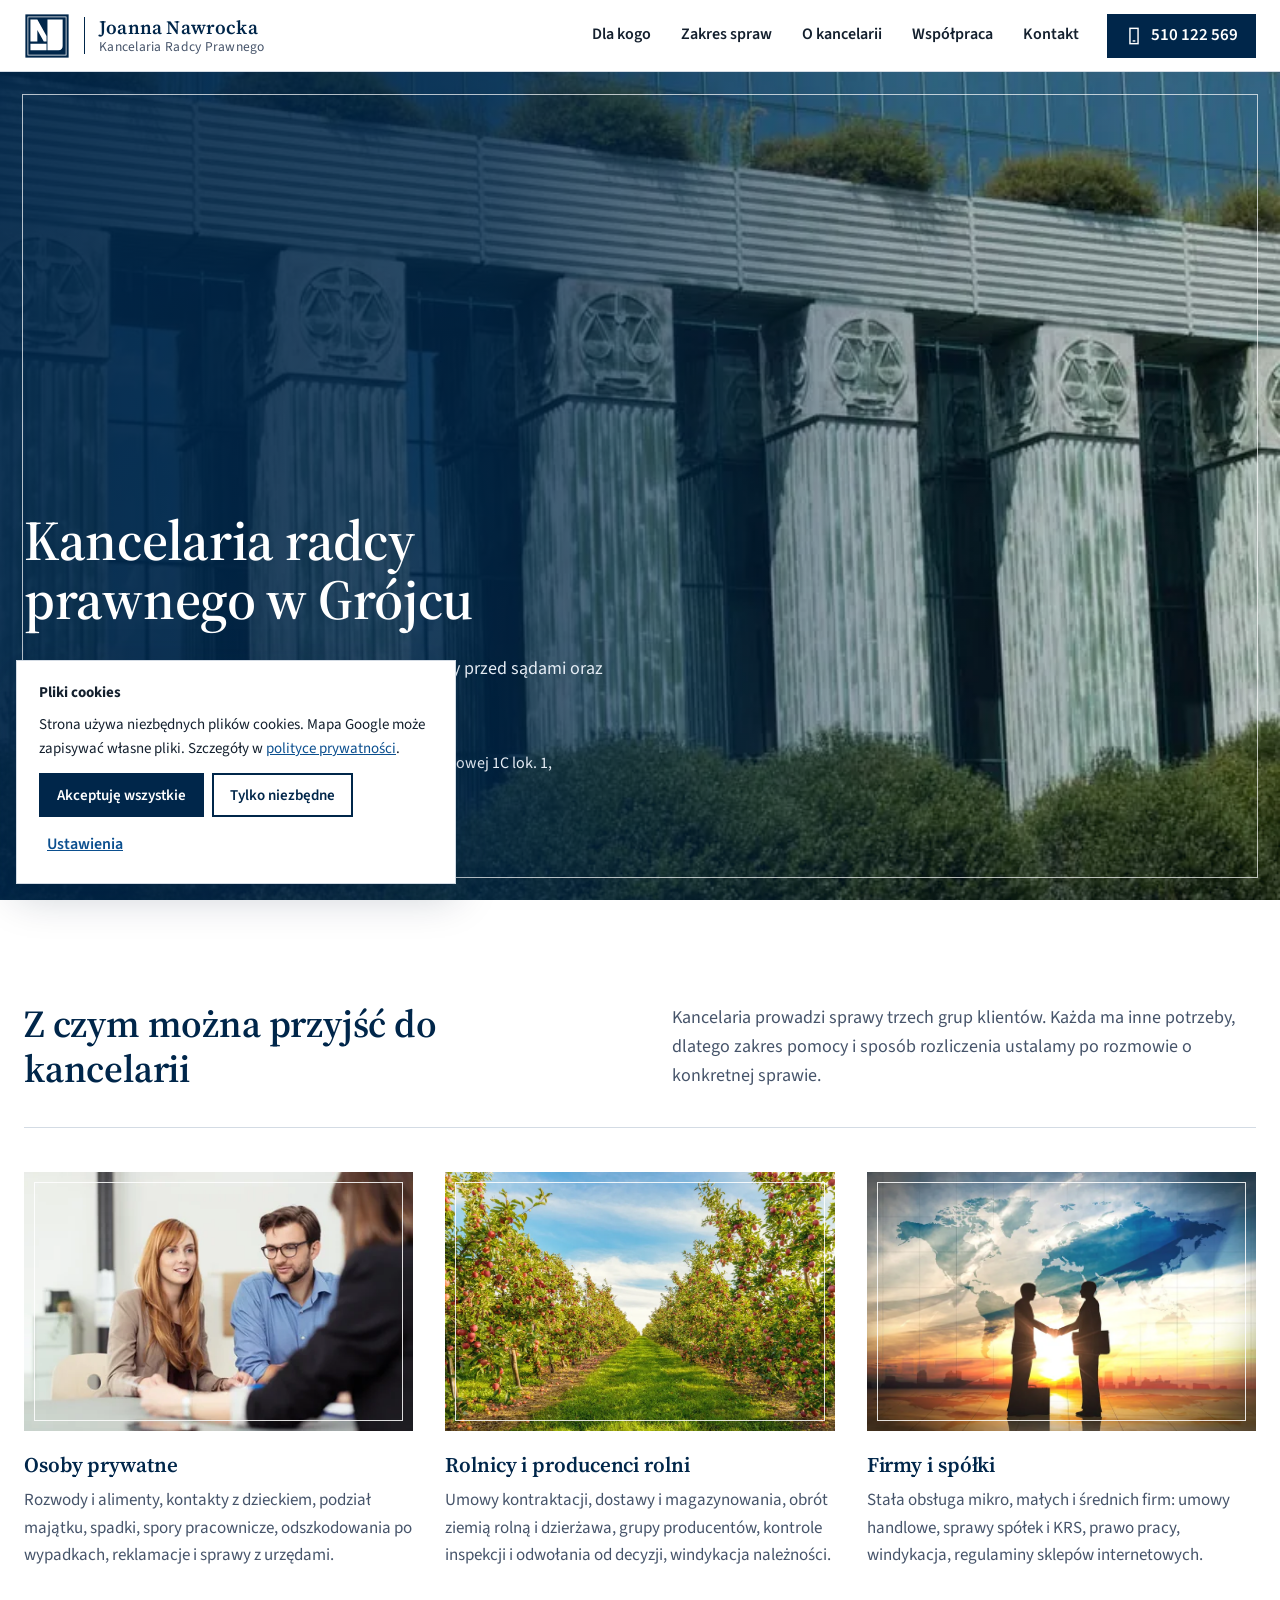
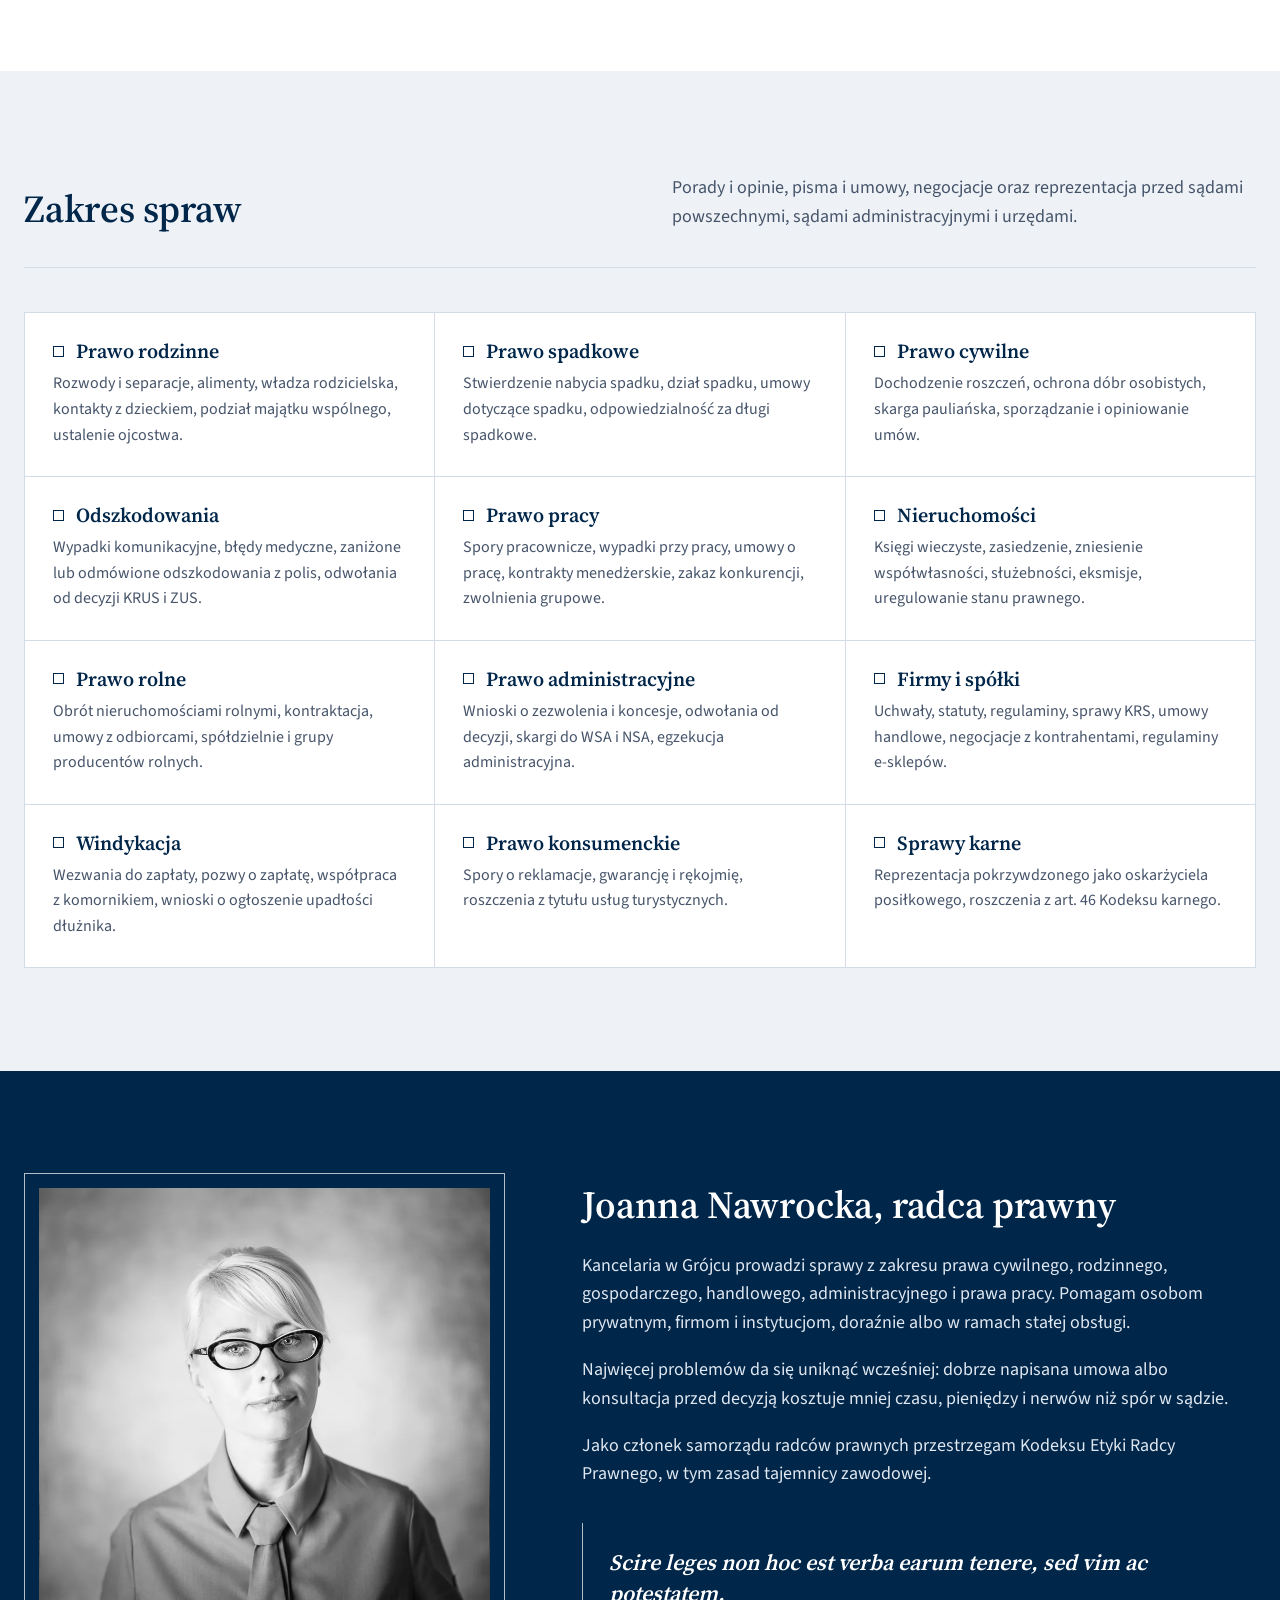
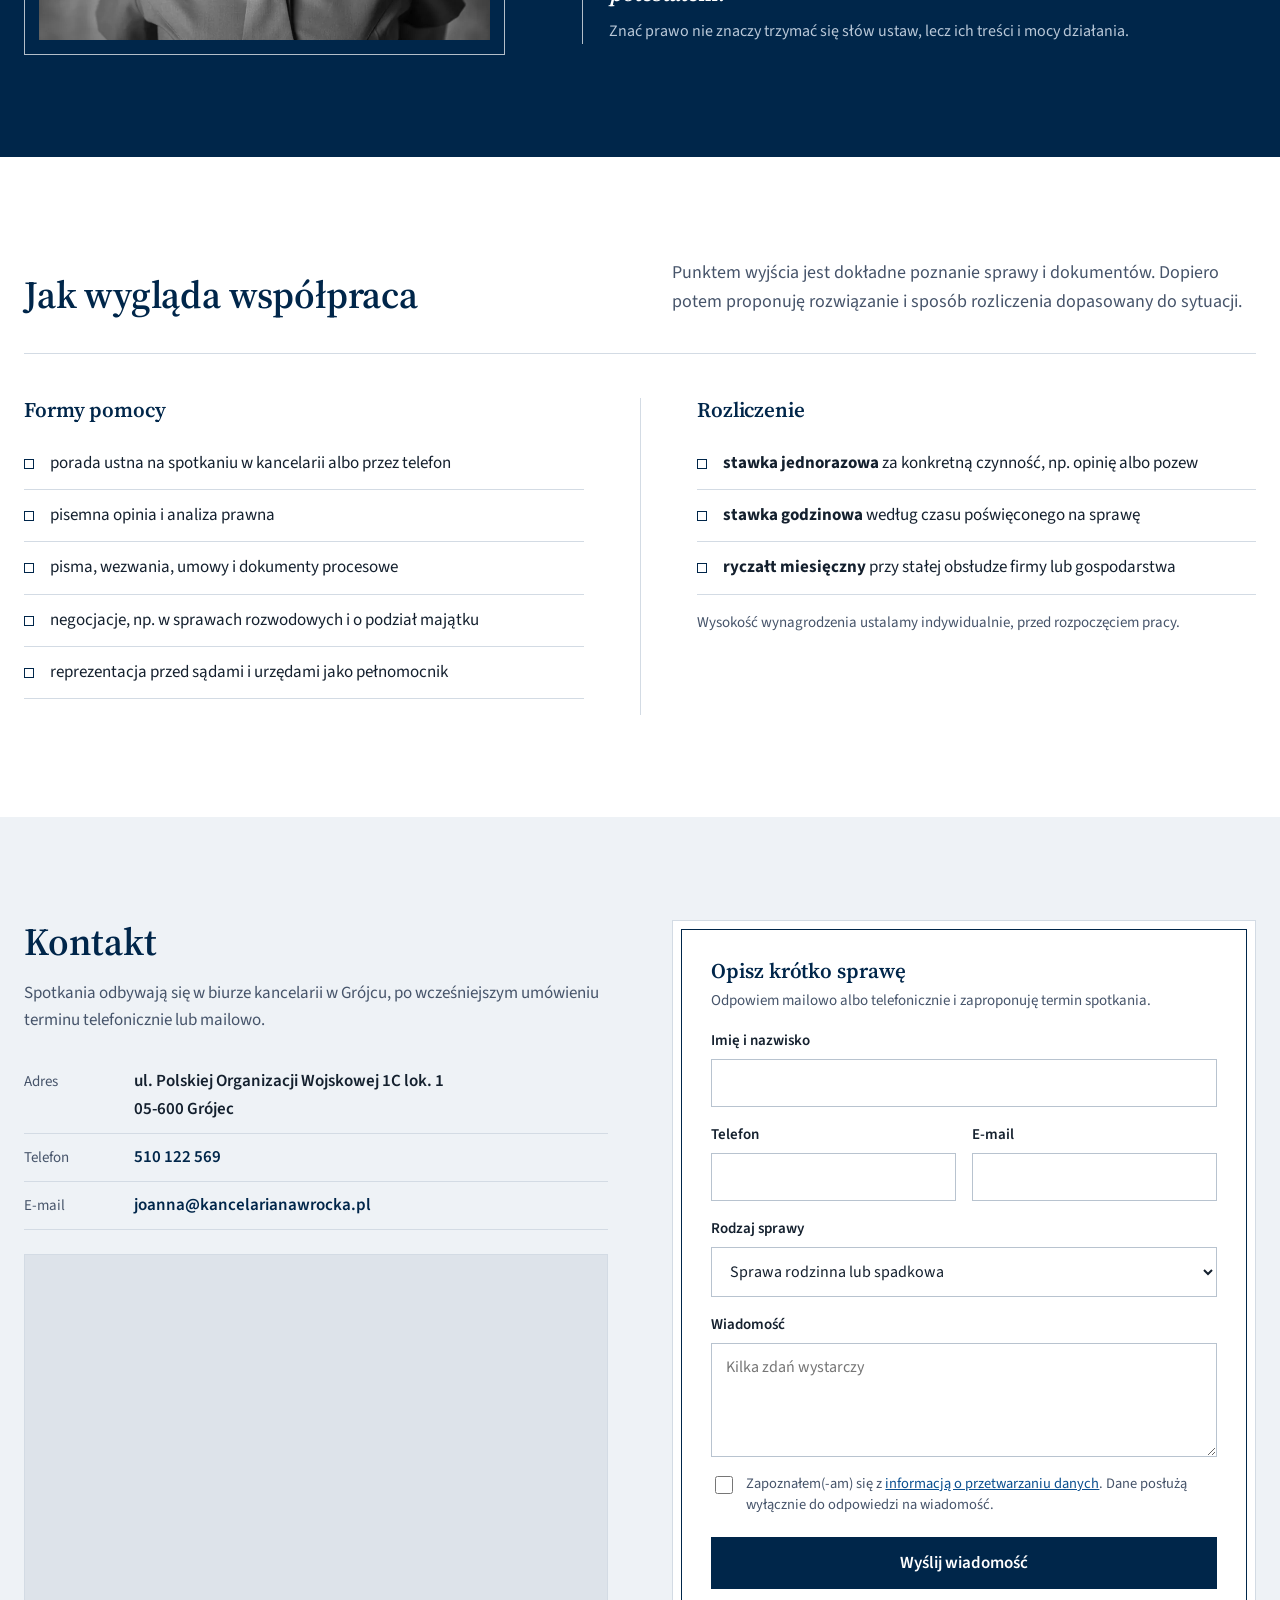
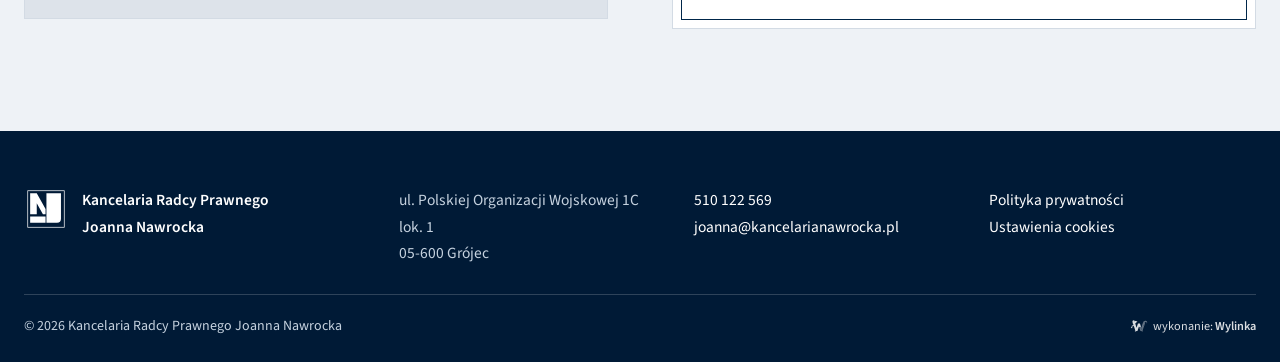
==== index.html @ 503fe7b8 "Koncepcja strony Kancelarii Radcy Prawnego Joanna Nawrocka Co-Authored-By: Claude Opus 5.5 <noreply@" ====
<!doctype html>
<html lang="pl">
<head>
<meta charset="utf-8">
<meta name="viewport" content="width=device-width,initial-scale=1,viewport-fit=cover">
<meta name="robots" content="noindex,nofollow">
<title>Kancelaria radcy prawnego w Grójcu - Joanna Nawrocka</title>
<meta name="description" content="Kancelaria Radcy Prawnego Joanna Nawrocka w Grójcu: porady prawne, umowy, sprawy rodzinne, spadkowe, pracownicze, odszkodowania, obsługa rolników i firm, reprezentacja przed sądami i urzędami.">
<meta name="theme-color" content="#00264a">
<link rel="icon" href="img/znak.svg" type="image/svg+xml">
<link rel="preload" href="img/sad-najwyzszy.webp" as="image" media="(min-width:761px)">
<link rel="preload" href="img/sad-najwyzszy-tel.webp" as="image" media="(max-width:760px)">
<link rel="preload" href="fonts/serif-ext.woff2" as="font" type="font/woff2" crossorigin>
<link rel="stylesheet" href="styl.css">
<script type="application/ld+json">
{"@context":"https://schema.org","@type":"LegalService","name":"Kancelaria Radcy Prawnego Joanna Nawrocka","telephone":"+48510122569","email":"joanna@kancelarianawrocka.pl","url":"https://kancelarianawrocka.pl/","address":{"@type":"PostalAddress","streetAddress":"ul. Polskiej Organizacji Wojskowej 1C lok. 1","postalCode":"05-600","addressLocality":"Grójec","addressCountry":"PL"},"areaServed":["Grójec","powiat grójecki","Warszawa"]}
</script>
</head>
<body>
<a class="skip" href="#tresc">Przejdź do treści</a>

<header class="top" id="top">
  <div class="top-in">
    <a class="logo" href="#top" aria-label="Kancelaria Radcy Prawnego Joanna Nawrocka, strona główna">
      <svg class="znak" viewBox="0 0 100 100" aria-hidden="true"><rect x="3" y="3" width="94" height="94" fill="#00264a"/><rect x="8.5" y="8.5" width="83" height="83" fill="none" stroke="#fff" stroke-width="1.6"/><path fill="#fff" d="M14 14h15v48H14zM29 14l20 36v12h-6L29 37zM51 14h33v58q0 9-9 9H51zM14 67h35v14H14z"/></svg>
      <span class="logo-txt"><b>Joanna Nawrocka</b><span>Kancelaria Radcy Prawnego</span></span>
    </a>
    <nav class="menu" id="menu" aria-label="Menu główne">
      <a href="#dla-kogo">Dla kogo</a>
      <a href="#zakres">Zakres spraw</a>
      <a href="#o-kancelarii">O kancelarii</a>
      <a href="#wspolpraca">Współpraca</a>
      <a href="#kontakt">Kontakt</a>
    </nav>
    <a class="tel-top" href="tel:+48510122569"><svg viewBox="0 0 20 20" aria-hidden="true"><rect x="5.5" y="1.5" width="9" height="17" fill="none" stroke="currentColor" stroke-width="1.6"/><path d="M8.5 15.5h3" stroke="currentColor" stroke-width="1.6"/></svg><span>510 122 569</span></a>
    <button class="burger" type="button" aria-expanded="false" aria-controls="menu" aria-label="Otwórz menu"><span></span><span></span><span></span></button>
  </div>
</header>

<main id="tresc">
<section class="hero" aria-labelledby="h1">
  <picture class="hero-foto">
    <source media="(max-width:760px)" srcset="img/sad-najwyzszy-tel.webp">
    <img src="img/sad-najwyzszy.webp" alt="Gmach Sądu Najwyższego w Warszawie" width="1690" height="1124" fetchpriority="high">
  </picture>
  <div class="hero-in">
    <h1 id="h1">Kancelaria radcy prawnego w&nbsp;Grójcu</h1>
    <p class="lead">Joanna Nawrocka, radca prawny. Porady, umowy i sprawy przed sądami oraz urzędami dla osób prywatnych, rolników i firm.</p>
    <div class="hero-cta">
      <a class="btn btn-jasny" href="#kontakt">Umów spotkanie</a>
      <span class="hero-adres">ul. Polskiej Organizacji Wojskowej 1C lok. 1, Grójec</span>
    </div>
  </div>
</section>

<section class="sekcja dla-kogo" id="dla-kogo" aria-labelledby="h-dla">
  <div class="wrap">
    <div class="glowa">
      <h2 id="h-dla">Z czym można przyjść do kancelarii</h2>
      <p>Kancelaria prowadzi sprawy trzech grup klientów. Każda ma inne potrzeby, dlatego zakres pomocy i sposób rozliczenia ustalamy po rozmowie o konkretnej sprawie.</p>
    </div>
    <div class="karty" data-przewijane>
      <article class="karta">
        <div class="karta-foto"><img src="img/osoby-prywatne.webp" alt="Rozmowa z klientami przy biurku" width="424" height="283" loading="lazy"></div>
        <h3>Osoby prywatne</h3>
        <p>Rozwody i alimenty, kontakty z dzieckiem, podział majątku, spadki, spory pracownicze, odszkodowania po wypadkach, reklamacje i sprawy z urzędami.</p>
      </article>
      <article class="karta">
        <div class="karta-foto"><img src="img/rolnicy-sad.webp" alt="Rzędy jabłoni w sadzie" width="1000" height="667" loading="lazy"></div>
        <h3>Rolnicy i producenci rolni</h3>
        <p>Umowy kontraktacji, dostawy i magazynowania, obrót ziemią rolną i dzierżawa, grupy producentów, kontrole inspekcji i odwołania od decyzji, windykacja należności.</p>
      </article>
      <article class="karta">
        <div class="karta-foto"><img src="img/firmy.webp" alt="Panorama biurowców nocą" width="876" height="548" loading="lazy"></div>
        <h3>Firmy i spółki</h3>
        <p>Stała obsługa mikro, małych i średnich firm: umowy handlowe, sprawy spółek i KRS, prawo pracy, windykacja, regulaminy sklepów internetowych.</p>
      </article>
    </div>
  </div>
</section>

<section class="sekcja zakres" id="zakres" aria-labelledby="h-zakres">
  <div class="wrap">
    <div class="glowa">
      <h2 id="h-zakres">Zakres spraw</h2>
      <p>Porady i opinie, pisma i umowy, negocjacje oraz reprezentacja przed sądami powszechnymi, sądami administracyjnymi i urzędami.</p>
    </div>
    <dl class="dziedziny">
      <div><dt>Prawo rodzinne</dt><dd>Rozwody i separacje, alimenty, władza rodzicielska, kontakty z dzieckiem, podział majątku wspólnego, ustalenie ojcostwa.</dd></div>
      <div><dt>Prawo spadkowe</dt><dd>Stwierdzenie nabycia spadku, dział spadku, umowy dotyczące spadku, odpowiedzialność za długi spadkowe.</dd></div>
      <div><dt>Prawo cywilne</dt><dd>Dochodzenie roszczeń, ochrona dóbr osobistych, skarga pauliańska, sporządzanie i opiniowanie umów.</dd></div>
      <div><dt>Odszkodowania</dt><dd>Wypadki komunikacyjne, błędy medyczne, zaniżone lub odmówione odszkodowania z polis, odwołania od decyzji KRUS i ZUS.</dd></div>
      <div><dt>Prawo pracy</dt><dd>Spory pracownicze, wypadki przy pracy, umowy o pracę, kontrakty menedżerskie, zakaz konkurencji, zwolnienia grupowe.</dd></div>
      <div><dt>Nieruchomości</dt><dd>Księgi wieczyste, zasiedzenie, zniesienie współwłasności, służebności, eksmisje, uregulowanie stanu prawnego.</dd></div>
      <div><dt>Prawo rolne</dt><dd>Obrót nieruchomościami rolnymi, kontraktacja, umowy z odbiorcami, spółdzielnie i grupy producentów rolnych.</dd></div>
      <div><dt>Prawo administracyjne</dt><dd>Wnioski o zezwolenia i koncesje, odwołania od decyzji, skargi do WSA i NSA, egzekucja administracyjna.</dd></div>
      <div><dt>Firmy i spółki</dt><dd>Uchwały, statuty, regulaminy, sprawy KRS, umowy handlowe, negocjacje z kontrahentami, regulaminy e-sklepów.</dd></div>
      <div><dt>Windykacja</dt><dd>Wezwania do zapłaty, pozwy o zapłatę, współpraca z komornikiem, wnioski o ogłoszenie upadłości dłużnika.</dd></div>
      <div><dt>Prawo konsumenckie</dt><dd>Spory o reklamacje, gwarancję i rękojmię, roszczenia z tytułu usług turystycznych.</dd></div>
      <div><dt>Sprawy karne</dt><dd>Reprezentacja pokrzywdzonego jako oskarżyciela posiłkowego, roszczenia z art. 46 Kodeksu karnego.</dd></div>
    </dl>
  </div>
</section>

<section class="sekcja o-nas" id="o-kancelarii" aria-labelledby="h-o">
  <div class="wrap o-siatka">
    <figure class="portret">
      <img src="img/joanna-nawrocka.webp" alt="Joanna Nawrocka, radca prawny" width="900" height="900" loading="lazy">
    </figure>
    <div class="o-tekst">
      <h2 id="h-o">Joanna Nawrocka, radca prawny</h2>
      <p>Kancelaria w Grójcu prowadzi sprawy z zakresu prawa cywilnego, rodzinnego, gospodarczego, handlowego, administracyjnego i prawa pracy. Pomagam osobom prywatnym, firmom i instytucjom, doraźnie albo w ramach stałej obsługi.</p>
      <p>Najwięcej problemów da się uniknąć wcześniej: dobrze napisana umowa albo konsultacja przed decyzją kosztuje mniej czasu, pieniędzy i nerwów niż spór w sądzie.</p>
      <p>Jako członek samorządu radców prawnych przestrzegam Kodeksu Etyki Radcy Prawnego, w tym zasad tajemnicy zawodowej.</p>
      <blockquote class="maksyma">
        <p lang="la">Scire leges non hoc est verba earum tenere, sed vim ac potestatem.</p>
        <footer>Znać prawo nie znaczy trzymać się słów ustaw, lecz ich treści i mocy działania.</footer>
      </blockquote>
    </div>
  </div>
</section>

<section class="sekcja wspolpraca" id="wspolpraca" aria-labelledby="h-wsp">
  <div class="wrap">
    <div class="glowa">
      <h2 id="h-wsp">Jak wygląda współpraca</h2>
      <p>Punktem wyjścia jest dokładne poznanie sprawy i dokumentów. Dopiero potem proponuję rozwiązanie i sposób rozliczenia dopasowany do sytuacji.</p>
    </div>
    <div class="dwie">
      <div>
        <h3>Formy pomocy</h3>
        <ul class="lista">
          <li>porada ustna na spotkaniu w kancelarii albo przez telefon</li>
          <li>pisemna opinia i analiza prawna</li>
          <li>pisma, wezwania, umowy i dokumenty procesowe</li>
          <li>negocjacje, np. w sprawach rozwodowych i o podział majątku</li>
          <li>reprezentacja przed sądami i urzędami jako pełnomocnik</li>
        </ul>
      </div>
      <div>
        <h3>Rozliczenie</h3>
        <ul class="lista">
          <li><b>stawka jednorazowa</b> za konkretną czynność, np. opinię albo pozew</li>
          <li><b>stawka godzinowa</b> według czasu poświęconego na sprawę</li>
          <li><b>ryczałt miesięczny</b> przy stałej obsłudze firmy lub gospodarstwa</li>
        </ul>
        <p class="drobny">Wysokość wynagrodzenia ustalamy indywidualnie, przed rozpoczęciem pracy.</p>
      </div>
    </div>
  </div>
</section>

<section class="sekcja kontakt" id="kontakt" aria-labelledby="h-kontakt">
  <div class="wrap k-siatka">
    <div class="k-dane">
      <h2 id="h-kontakt">Kontakt</h2>
      <p>Spotkania odbywają się w biurze kancelarii w Grójcu, po wcześniejszym umówieniu terminu telefonicznie lub mailowo.</p>
      <dl class="adres">
        <div><dt>Adres</dt><dd>ul. Polskiej Organizacji Wojskowej 1C lok. 1<br>05-600 Grójec</dd></div>
        <div><dt>Telefon</dt><dd><a href="tel:+48510122569">510 122 569</a></dd></div>
        <div><dt>E-mail</dt><dd><a href="mailto:joanna@kancelarianawrocka.pl">joanna@kancelarianawrocka.pl</a></dd></div>
      </dl>
      <div class="mapa">
        <iframe title="Mapa dojazdu do kancelarii w Grójcu" src="https://maps.google.com/maps?q=Polskiej+Organizacji+Wojskowej+1C,+05-600+Gr%C3%B3jec&amp;z=16&amp;output=embed" referrerpolicy="no-referrer-when-downgrade"></iframe>
      </div>
    </div>
    <form class="formularz" id="formularz" novalidate>
      <h3>Opisz krótko sprawę</h3>
      <p class="drobny">Odpowiem mailowo albo telefonicznie i zaproponuję termin spotkania.</p>
      <label>Imię i nazwisko<input name="imie" autocomplete="name" required></label>
      <div class="pola2">
        <label>Telefon<input name="tel" type="tel" autocomplete="tel"></label>
        <label>E-mail<input name="email" type="email" autocomplete="email" required></label>
      </div>
      <label>Rodzaj sprawy
        <select name="rodzaj">
          <option>Sprawa rodzinna lub spadkowa</option>
          <option>Odszkodowanie</option>
          <option>Prawo pracy</option>
          <option>Nieruchomość</option>
          <option>Sprawa gospodarstwa rolnego</option>
          <option>Obsługa firmy</option>
          <option>Inna sprawa</option>
        </select>
      </label>
      <label>Wiadomość<textarea name="tresc" rows="4" placeholder="Kilka zdań wystarczy"></textarea></label>
      <label class="zgoda"><input type="checkbox" required> <span>Zapoznałem(-am) się z <a href="polityka.html">informacją o przetwarzaniu danych</a>. Dane posłużą wyłącznie do odpowiedzi na wiadomość.</span></label>
      <button class="btn btn-ciemny" type="submit">Wyślij wiadomość</button>
      <p class="info-demo" hidden>To wersja pokazowa: formularz niczego nie wysyła.</p>
    </form>
  </div>
</section>
</main>

<footer class="stopka">
  <div class="wrap stopka-in">
    <div class="st-marka">
      <svg class="znak" viewBox="0 0 100 100" aria-hidden="true"><rect x="8.5" y="8.5" width="83" height="83" fill="none" stroke="#fff" stroke-width="1.6"/><path fill="#fff" d="M14 14h15v48H14zM29 14l20 36v12h-6L29 37zM51 14h33v58q0 9-9 9H51zM14 67h35v14H14z"/></svg>
      <p><b>Kancelaria Radcy Prawnego<br>Joanna Nawrocka</b></p>
    </div>
    <div>
      <p>ul. Polskiej Organizacji Wojskowej 1C lok. 1<br>05-600 Grójec</p>
    </div>
    <div>
      <p><a href="tel:+48510122569">510 122 569</a><br><a href="mailto:joanna@kancelarianawrocka.pl">joanna@kancelarianawrocka.pl</a></p>
    </div>
    <div>
      <p><a href="polityka.html">Polityka prywatności</a><br><button type="button" class="link-cookies" data-cookies-ustawienia>Ustawienia cookies</button></p>
    </div>
  </div>
  <div class="wrap stopka-dol">
    <span>© <span data-rok>2026</span> Kancelaria Radcy Prawnego Joanna Nawrocka</span>
<style>
.wylinka-badge{display:inline-flex;align-items:center;gap:.4em;color:inherit;text-decoration:none;font-size:.875em;line-height:1;opacity:.85}
.wylinka-badge:hover,.wylinka-badge:focus-visible{opacity:1}
.wylinka-badge:focus-visible{outline:2px solid currentColor;outline-offset:3px;border-radius:2px}
.wylinka-badge svg{width:18px;height:18px;flex:none;overflow:visible}
.wylinka-badge b{font-weight:600}
.wylinka-badge .wy-old{opacity:.45;transform-origin:40px 30px;transition:transform .32s cubic-bezier(.3,.7,.4,1),opacity .32s ease-out}
.wylinka-badge .wy-pod{opacity:0;transition:opacity .2s ease-out .08s}
.wylinka-badge:hover .wy-old,.wylinka-badge:focus-visible .wy-old{transform:translate(9px,7px) rotate(9deg);opacity:0}
.wylinka-badge:hover .wy-pod,.wylinka-badge:focus-visible .wy-pod{opacity:1}
@media (prefers-reduced-motion:reduce){.wylinka-badge .wy-old,.wylinka-badge .wy-pod{transition:none}.wylinka-badge:hover .wy-old,.wylinka-badge:focus-visible .wy-old{transform:none;opacity:.45}.wylinka-badge:hover .wy-pod,.wylinka-badge:focus-visible .wy-pod{opacity:0}}
</style>
    <a class="wylinka-badge" href="https://wylinka.pl/?utm_source=kancelarianawrocka.pl&amp;utm_medium=stopka&amp;utm_campaign=wykonanie" rel="noopener" title="Strona wykonana przez Wylinka"><svg viewBox="0 0 64 64" aria-hidden="true" focusable="false" fill="currentColor"><path d="M9.8 22.8l-1.2-7.9 2.2-3.7 15.5 4.6-.5 1.5-7.2 5.5 4.7 15.6 5-15.6 7 0 4.1 12.7-4.2-.9-2.6 1.8-.8-2.2-5.3 15.6-4.3 0 .4 .2-2.1 2.8-1.3-1.1 1.1-1.4-3.1 .2-.1-1.7 2.2-.1-5.7-16.5-4.8 .6-.8 3.1 0 .5-.3 .5 .8 2.2-1.6 .5-.4-1.3-.8 1.6-1.5-.8 .8-1.6-1.4 .6-.6-1.6 2.3-.8 .2-.4 1.3-4.8 5.9-.8-2.4-6.9zM15.2 13.7l-.1-.4-.4 .8-.1 .8 .1 1 .1 .4 .3 .7 .3-.9 .1-.7 0-.8z"/><path class="wy-pod" d="M37.1 49.8l-4.5-13.3 2.6-1.8 4.2 .9 .9 2.8 3-9.7 0-.5 .1-.8 3.2-8.4 .5-1 .6-1 .9-1.1 1.3-1 1.1-.7 1.4-.5 1.4-.3 .7 0 .9 0 1.2 .3 1.4 .6 .8 .5 .7 .7 .6 .7 .5 .9 .3 .9 .1 .9 0 .8-.2 .9-.5 .9-.5 .6-.7 .5-.7 .3-.1-.1 0-.1 .5-.5 .3-.7 .2-.5 0-.6-.1-.6-.3-.7-.4-.5-.4-.4-.5-.3-.6-.3-.7 0-.7 .1-.6 .1-.5 .4-.5 .5-.3 .5-.2 .7-.1 1.5-1.4 5.1-.8 3.3-.3 .7-.5 .7-6 17.5 1.9 .1-.1 1.7-3.1-.2 1.1 1.4-1.3 1.1-2.1-2.8 .4-.2z"/><path class="wy-old" d="M40.8 50l.4-.2-4.1 0-4.2-12.5 2.5-1.7 4.3 .9 .6 1.9 .6-1.6 0-.3 2.4-7.8 0-.5 .1-.8 3.2-8.4 .4-.8 .6-.9 .9-1.2 .9-.9 1.3-.8 1.4-.6 1.2-.3 1.4-.1 1.3 .1 .6 .2 .8 .3 1.1 .6 .9 .7 .7 .9 .5 .9 .3 .9 .1 1.1-.1 .9-.3 .9-.4 .7-.6 .7-.6 .4-.6 .2-.1-.1 0-.1 .5-.5 .3-.7 .2-.5 0-.5-.1-.6-.2-.6-.3-.5-.4-.5-.5-.3-.6-.3-.7-.1-.6 0-.6 .1-.6 .3-.6 .5-.3 .4-.2 .5-.1 .5-.1 1.5-1.4 5.1-.8 3.3-.3 .7-.5 .7-6 17.5 1.9 .1-.1 1.7-3.1-.2 1.1 1.4-1.3 1.1zM49.6 17.1l.6 1.7-1.5 1.9 .4 .4 1.8-2.1-.7-2.1zM48.1 28.3l.5 1.8-1.7 1.8 .4 .4 1.9-2-.6-2.2zM37.9 41.7l1.7-1.5-.4-.4-1.7 1.4zM42.6 38.7l-1.5 2.8 1.1 2-1.3 2.6 .5 .2 1.5-2.8-1.1-2 1.4-2.5z"/></svg><span>wykonanie: <b>Wylinka</b></span></a>
  </div>
</footer>

<div class="mob-pasek" id="mobPasek" aria-hidden="true">
  <a href="tel:+48510122569" tabindex="-1">Zadzwoń</a>
  <a href="#kontakt" class="mp-cta" tabindex="-1">Umów spotkanie</a>
</div>

<div class="cookies" id="cookies" role="dialog" aria-labelledby="ck-t" hidden>
  <p id="ck-t"><b>Pliki cookies</b></p>
  <p>Strona używa niezbędnych plików cookies. Mapa Google może zapisywać własne pliki. Szczegóły w <a href="polityka.html#cookies">polityce prywatności</a>.</p>
  <div class="ck-opcje" hidden>
    <label><input type="checkbox" checked disabled> Niezbędne</label>
    <label><input type="checkbox" data-ck="zewn"> Mapa i usługi zewnętrzne</label>
    <label><input type="checkbox" data-ck="stat"> Statystyki</label>
  </div>
  <div class="ck-przyc">
    <button type="button" class="btn btn-ciemny" data-ck-akcja="wszystkie">Akceptuję wszystkie</button>
    <button type="button" class="btn btn-obrys" data-ck-akcja="niezbedne">Tylko niezbędne</button>
    <button type="button" class="btn-tekst" data-ck-akcja="ustawienia">Ustawienia</button>
  </div>
</div>

<script src="skrypt.js" defer></script>
</body>
</html>
---- styl.css ----
@font-face{font-family:"Serif4";src:url(fonts/serif-ext.woff2) format("woff2");font-weight:200 900;font-display:swap;unicode-range:U+0100-02BA,U+02BD-02C5,U+02C7-02CC,U+02CE-02D7,U+02DD-02FF,U+0304,U+0308,U+0329,U+1E00-1E9F,U+2020,U+20A0-20AB,U+20AD-20C4,U+2113,U+2C60-2C7F,U+A720-A7FF}
@font-face{font-family:"Serif4";src:url(fonts/serif.woff2) format("woff2");font-weight:200 900;font-display:swap;unicode-range:U+0000-00FF,U+0131,U+0152-0153,U+02BB-02BC,U+02C6,U+02DA,U+02DC,U+2000-206F,U+20AC,U+2122,U+2212,U+2215,U+FEFF,U+FFFD}
@font-face{font-family:"Sans3";src:url(fonts/sans-ext.woff2) format("woff2");font-weight:200 900;font-display:swap;unicode-range:U+0100-02BA,U+02BD-02C5,U+02C7-02CC,U+02CE-02D7,U+02DD-02FF,U+0304,U+0308,U+0329,U+1E00-1E9F,U+2020,U+20A0-20AB,U+20AD-20C4,U+2113,U+2C60-2C7F,U+A720-A7FF}
@font-face{font-family:"Sans3";src:url(fonts/sans.woff2) format("woff2");font-weight:200 900;font-display:swap;unicode-range:U+0000-00FF,U+0131,U+0152-0153,U+02BB-02BC,U+02C6,U+02DA,U+02DC,U+2000-206F,U+20AC,U+2122,U+2212,U+2215,U+FEFF,U+FFFD}

:root{
  --granat:#00264a;      /* tło logo */
  --granat-g:#001a36;    /* stopka */
  --granat-j:#234463;    /* pasek menu ze starej strony */
  --niebieski:#0b4f8f;   /* linki, akcenty */
  --szary:#eef2f6;       /* sekcje jasne */
  --linia:#d3dbe4;
  --tekst:#14202e;
  --tekst2:#46546a;
  --bialy:#fff;
  --top:72px;
  --serif:"Serif4",Georgia,"Times New Roman",serif;
  --sans:"Sans3","Segoe UI",system-ui,-apple-system,Roboto,Arial,sans-serif;
}
*,*::before,*::after{box-sizing:border-box}
html{scroll-behavior:smooth;scroll-padding-top:calc(var(--top) + 8px);-webkit-text-size-adjust:100%}
body{margin:0;background:#fff;color:var(--tekst);font:400 17px/1.6 var(--sans);overflow-x:hidden}
img{display:block;max-width:100%;height:auto}
[hidden]{display:none!important}
a{color:var(--niebieski)}
h1,h2,h3{font-family:var(--serif);font-weight:600;line-height:1.15;margin:0;color:var(--granat);letter-spacing:-.005em}
h2{font-size:clamp(28px,3vw,42px)}
h3{font-size:21px}
p{margin:0 0 1em}
.skip{position:absolute;left:-9999px}.skip:focus{left:12px;top:12px;z-index:99;background:#fff;padding:8px 12px}
.wrap{width:min(1240px,100% - 48px);margin-inline:auto}

/* przyciski */
.btn{display:inline-flex;align-items:center;justify-content:center;min-height:52px;padding:0 28px;font:600 17px/1 var(--sans);text-decoration:none;border:2px solid transparent;cursor:pointer;border-radius:0;transition:background .2s,color .2s,border-color .2s}
.btn-jasny{background:#fff;color:var(--granat);border-color:#fff}
.btn-jasny:hover{background:transparent;color:#fff}
.btn-ciemny{background:var(--granat);color:#fff;border-color:var(--granat)}
.btn-ciemny:hover{background:var(--niebieski);border-color:var(--niebieski)}
.btn-obrys{background:transparent;color:var(--granat);border-color:var(--granat)}
.btn-tekst{background:none;border:0;color:var(--niebieski);font:600 16px var(--sans);text-decoration:underline;cursor:pointer;padding:8px}

/* nagłówek */
.top{position:sticky;top:0;z-index:50;background:#fff;border-bottom:1px solid var(--linia);height:var(--top)}
.top-in{height:100%;width:min(1440px,100% - 48px);margin-inline:auto;display:flex;align-items:center;gap:28px}
.logo{display:flex;align-items:center;gap:14px;text-decoration:none;color:var(--granat);flex:none}
.logo .znak{width:46px;height:46px}
.logo-txt{display:flex;flex-direction:column;padding-left:14px;border-left:1px solid var(--granat);line-height:1.15}
.logo-txt b{font:600 19px/1.15 var(--serif);letter-spacing:.01em}
.logo-txt span{font-size:13.5px;color:var(--tekst2);letter-spacing:.02em}
.menu{display:flex;gap:30px;margin-left:auto}
.menu a{color:var(--tekst);text-decoration:none;font-weight:600;font-size:16px;padding:6px 0;border-bottom:2px solid transparent}
.menu a:hover,.menu a.aktywny{border-bottom-color:var(--granat);color:var(--granat)}
.tel-top{display:inline-flex;align-items:center;gap:8px;background:var(--granat);color:#fff;text-decoration:none;font-weight:600;padding:0 18px;height:44px;flex:none}
.tel-top svg{width:18px;height:18px}
.burger{display:none}

/* hero: całe zdjęcie w ramie jak znak w logo */
.hero{position:relative;min-height:calc(100svh - var(--top));display:flex;flex-direction:column;justify-content:flex-end;color:#fff;overflow:hidden;isolation:isolate}
.hero-foto,.hero-foto img{position:absolute;inset:0;width:100%;height:100%}
.hero-foto img{object-fit:cover;object-position:50% 40%}
.hero::before{content:"";position:absolute;inset:0;z-index:1;background:linear-gradient(90deg,rgba(0,38,74,.92) 0%,rgba(0,38,74,.78) 38%,rgba(0,38,74,.25) 72%,rgba(0,38,74,.1) 100%)}
.hero::after{content:"";position:absolute;inset:22px;z-index:2;border:1.5px solid rgba(255,255,255,.7);pointer-events:none}
.hero-in{position:relative;z-index:3;width:min(1240px,100% - 48px);margin-inline:auto;padding:80px 0 clamp(64px,11vh,120px)}
.hero h1{color:#fff;font-size:clamp(44px,4.4vw,80px);max-width:18ch;line-height:1.05}
.lead{font-size:clamp(18px,1.35vw,22px);max-width:34em;margin:26px 0 0;color:#e6edf5}
.hero-cta{display:flex;align-items:center;flex-wrap:wrap;gap:16px 26px;margin-top:36px}
.hero-adres{padding-left:26px;border-left:1.5px solid rgba(255,255,255,.7);font-size:16px;color:#e6edf5;line-height:1.35;max-width:22em}

/* sekcje */
.sekcja{padding:clamp(64px,8vw,112px) 0}
.glowa{display:grid;grid-template-columns:minmax(0,1fr) minmax(0,1fr);gap:24px 64px;align-items:end;padding-bottom:36px;margin-bottom:44px;border-bottom:1px solid var(--linia)}
.glowa p{margin:0;color:var(--tekst2);font-size:18px;max-width:36em}

/* karty: zdjęcie w cienkiej ramie jak w logo */
.karty{display:grid;grid-template-columns:repeat(3,minmax(0,1fr));gap:32px}
.karta h3{margin:22px 0 10px}
.karta p{color:var(--tekst2);margin:0}
.karta-foto{position:relative;aspect-ratio:3/2;overflow:hidden;background:var(--szary)}
.karta-foto img{width:100%;height:100%;object-fit:cover;transition:transform .5s}
.karta-foto::after{content:"";position:absolute;inset:10px;border:1.5px solid rgba(255,255,255,.85);pointer-events:none}
.karta:hover .karta-foto img{transform:scale(1.03)}

/* zakres */
.zakres{background:var(--szary)}
.dziedziny{display:grid;grid-template-columns:repeat(3,minmax(0,1fr));margin:0;border-top:1px solid var(--linia);border-left:1px solid var(--linia)}
.dziedziny>div{padding:26px 28px 28px;border-right:1px solid var(--linia);border-bottom:1px solid var(--linia);background:#fff}
.dziedziny dt{font:600 20px/1.2 var(--serif);color:var(--granat);margin-bottom:8px;display:flex;align-items:center;gap:12px}
.dziedziny dt::before{content:"";width:11px;height:11px;border:1.5px solid var(--granat);flex:none}
.dziedziny dd{margin:0;color:var(--tekst2);font-size:16px}

/* o kancelarii */
.o-nas{background:var(--granat);color:#dfe7f0}
.o-nas h2{color:#fff;margin-bottom:24px}
.o-siatka{display:grid;grid-template-columns:minmax(0,5fr) minmax(0,7fr);gap:clamp(40px,6vw,96px);align-items:center}
.portret{margin:0;position:relative;padding:14px;border:1.5px solid rgba(255,255,255,.7)}
.portret img{width:100%;aspect-ratio:1;object-fit:cover}
.o-tekst p{font-size:18px}
.maksyma{margin:34px 0 0;padding:24px 0 0 26px;border-left:1.5px solid rgba(255,255,255,.7);border-top:0}
.maksyma p{font:italic 500 22px/1.4 var(--serif);color:#fff;margin:0 0 10px}
.maksyma footer{font-size:16px;color:#b9c8d8}

/* współpraca */
.dwie{display:grid;grid-template-columns:minmax(0,1fr) minmax(0,1fr);gap:0}
.dwie>div{padding-right:56px}
.dwie>div+div{padding:0 0 0 56px;border-left:1px solid var(--linia)}
.dwie h3{margin-bottom:16px}
.lista{list-style:none;margin:0 0 16px;padding:0}
.lista li{position:relative;padding:12px 0 12px 26px;border-bottom:1px solid var(--linia)}
.lista li::before{content:"";position:absolute;left:0;top:21px;width:10px;height:10px;border:1.5px solid var(--granat)}
.drobny{font-size:15px;color:var(--tekst2)}

/* kontakt */
.kontakt{background:var(--szary)}
.k-siatka{display:grid;grid-template-columns:minmax(0,1fr) minmax(0,1fr);gap:clamp(32px,5vw,72px);align-items:start}
.k-dane h2{margin-bottom:16px}
.k-dane>p{color:var(--tekst2);max-width:34em}
.adres{margin:24px 0}
.adres div{display:grid;grid-template-columns:110px minmax(0,1fr);padding:10px 0;border-bottom:1px solid var(--linia)}
.adres dt{color:var(--tekst2);font-size:15px;padding-top:2px}
.adres dd{margin:0;font-weight:600}
.adres a{color:var(--granat);text-decoration:none;word-break:break-word}
.mapa{position:relative;aspect-ratio:16/10;background:#dde3ea;border:1px solid var(--linia)}
.mapa iframe{position:absolute;inset:0;width:100%;height:100%;border:0}
.formularz{background:#fff;padding:clamp(24px,3vw,40px);border:1px solid var(--linia);outline:1.5px solid var(--granat);outline-offset:-10px}
.formularz h3{margin-bottom:6px}
.formularz label{display:block;font-weight:600;font-size:15px;margin-top:16px;color:var(--tekst)}
.formularz input:not([type=checkbox]),.formularz select,.formularz textarea{display:block;width:100%;margin-top:6px;font:400 16px var(--sans);padding:12px 14px;border:1px solid #b8c3cf;background:#fff;color:var(--tekst);border-radius:0}
.formularz input:focus,.formularz select:focus,.formularz textarea:focus{outline:2px solid var(--niebieski);outline-offset:0;border-color:var(--niebieski)}
.pola2{display:grid;grid-template-columns:minmax(0,1fr) minmax(0,1fr);gap:0 16px}
.formularz .zgoda{display:flex;gap:10px;font-weight:400;font-size:14.5px;color:var(--tekst2);line-height:1.45}
.zgoda input{margin-top:3px;width:18px;height:18px;flex:none;accent-color:var(--granat)}
.formularz .btn{margin-top:22px;width:100%}
.info-demo{margin:12px 0 0;font-size:15px;color:var(--niebieski);font-weight:600}

/* stopka */
.stopka{background:var(--granat-g);color:#c5d2df;font-size:15.5px;padding:56px 0 24px}
.stopka a,.link-cookies{color:#fff;text-decoration:none;overflow-wrap:anywhere}
.stopka-in>div{min-width:0}
.stopka a:hover,.link-cookies:hover{text-decoration:underline}
.link-cookies{background:none;border:0;font:inherit;padding:0;cursor:pointer}
.stopka-in{display:grid;grid-template-columns:minmax(0,1.3fr) repeat(3,minmax(0,1fr));gap:28px;padding-bottom:28px;border-bottom:1px solid rgba(255,255,255,.18)}
.stopka p{margin:0;line-height:1.7}
.st-marka{display:flex;gap:14px;align-items:flex-start}
.st-marka .znak{width:44px;height:44px;flex:none}
.st-marka b{color:#fff;font-weight:600}
.stopka-dol{display:flex;justify-content:space-between;align-items:center;flex-wrap:wrap;gap:12px;padding-top:20px;font-size:14px}

/* pasek mobilny */
.mob-pasek{display:none}

/* cookies */
.cookies{position:fixed;z-index:80;left:16px;bottom:16px;width:min(440px,calc(100% - 32px));background:#fff;color:var(--tekst);border:1px solid var(--linia);box-shadow:0 12px 40px rgba(0,26,54,.22);padding:20px 22px;font-size:15px}
.cookies p{margin:0 0 8px}
.ck-opcje{display:grid;gap:6px;margin:10px 0}
.ck-opcje label{display:flex;gap:8px;align-items:center}
.ck-przyc{display:flex;flex-wrap:wrap;gap:8px;margin-top:12px}
.ck-przyc .btn{min-height:44px;padding:0 16px;font-size:15px}

/* polityka */
.dok{padding:56px 0 80px}
.dok .wrap{max-width:820px}
.dok h1{font-size:clamp(32px,4vw,46px);margin-bottom:24px}
.dok h2{font-size:24px;margin:36px 0 12px}
.dok li{margin-bottom:6px}

@media (max-width:1180px){
  .menu{gap:22px}
  .logo-txt span{display:none}
}
@media (max-width:1020px){
  :root{--top:64px}
  .top-in{width:calc(100% - 32px);gap:12px}
  .burger{display:flex;flex-direction:column;justify-content:center;gap:5px;width:44px;height:44px;margin-left:4px;background:none;border:0;cursor:pointer;padding:10px}
  .burger span{display:block;height:2px;background:var(--granat);transition:transform .25s,opacity .25s}
  .burger[aria-expanded=true] span:nth-child(1){transform:translateY(7px) rotate(45deg)}
  .burger[aria-expanded=true] span:nth-child(2){opacity:0}
  .burger[aria-expanded=true] span:nth-child(3){transform:translateY(-7px) rotate(-45deg)}
  .menu{position:fixed;top:var(--top);left:0;right:0;flex-direction:column;gap:0;background:#fff;border-bottom:1px solid var(--linia);padding:8px 16px 20px;box-shadow:0 16px 30px rgba(0,26,54,.12);display:none;margin:0}
  .menu.otwarte{display:flex}
  .menu a{padding:14px 4px;border-bottom:1px solid var(--linia);font-size:18px}
  .menu a.aktywny{border-bottom-color:var(--linia);color:var(--niebieski)}
  .tel-top{margin-left:auto}
  .logo-txt span{display:block}
  .karty{grid-template-columns:none;grid-auto-flow:column;grid-auto-columns:minmax(280px,44%);overflow-x:auto;scroll-snap-type:x mandatory;padding-bottom:8px;scrollbar-width:thin;cursor:grab}
  .karta{scroll-snap-align:start}
  .dziedziny{grid-template-columns:repeat(2,minmax(0,1fr))}
  .glowa{grid-template-columns:minmax(0,1fr);gap:14px}
  .stopka-in{grid-template-columns:repeat(2,minmax(0,1fr))}
}
@media (max-width:760px){
  body{font-size:16.5px}
  .wrap{width:calc(100% - 32px)}
  .logo .znak{width:40px;height:40px}
  .logo{gap:10px}
  .logo-txt{padding-left:10px}
  .logo-txt b{font-size:17px}
  .logo-txt span{font-size:12.5px}
  .tel-top{width:44px;padding:0;justify-content:center}
  .tel-top span{position:absolute;width:1px;height:1px;overflow:hidden;clip:rect(0 0 0 0)}
  .hero::before{background:linear-gradient(180deg,rgba(0,38,74,.25) 0%,rgba(0,38,74,.35) 30%,rgba(0,38,74,.88) 62%,rgba(0,38,74,.96) 100%)}
  .hero::after{inset:12px}
  .hero-foto img{object-position:50% 30%}
  .hero-in{width:calc(100% - 56px);padding:40px 0 40px}
  .hero h1{font-size:clamp(34px,10vw,44px)}
  .lead{font-size:17px;margin-top:16px}
  .hero-cta{margin-top:26px;flex-direction:column;align-items:stretch;gap:14px}
  .hero-cta .btn{width:100%}
  .hero-adres{font-size:14.5px;padding-left:14px}
  .karty{grid-auto-columns:82%;gap:16px;margin-right:-16px;padding-right:16px}
  .dziedziny{grid-template-columns:minmax(0,1fr)}
  .dziedziny>div{padding:20px}
  .o-siatka{grid-template-columns:minmax(0,1fr)}
  .portret{max-width:360px;padding:10px}
  .maksyma p{font-size:19px}
  .dwie{grid-template-columns:minmax(0,1fr)}
  .dwie>div{padding:0}
  .dwie>div+div{padding:32px 0 0;border-left:0;margin-top:32px;border-top:1px solid var(--linia)}
  .k-siatka{grid-template-columns:minmax(0,1fr)}
  .pola2{grid-template-columns:minmax(0,1fr)}
  .adres div{grid-template-columns:80px minmax(0,1fr)}
  .stopka{padding-bottom:88px}
  .stopka-in{gap:22px 18px}
  .st-marka,.stopka-in>div:nth-child(2),.stopka-in>div:nth-child(3),.stopka-in>div:nth-child(4){grid-column:1/-1}
  .stopka-in>div:nth-child(4) p{display:flex;flex-wrap:wrap;gap:4px 24px}
  .stopka-in>div:nth-child(4) br{display:none}
  .mob-pasek{display:grid;grid-template-columns:1fr 1.4fr;position:fixed;left:0;right:0;bottom:0;z-index:60;background:#fff;border-top:1px solid var(--linia);padding:8px 12px calc(8px + env(safe-area-inset-bottom));gap:8px;transform:translateY(110%);transition:transform .3s}
  .mob-pasek.widac{transform:none}
  .mob-pasek a{display:flex;align-items:center;justify-content:center;min-height:48px;font-weight:600;text-decoration:none;color:var(--granat);border:2px solid var(--granat)}
  .mob-pasek .mp-cta{background:var(--granat);color:#fff}
  .cookies{left:12px;right:12px;bottom:12px;width:auto;padding:16px}
}
@media (max-width:380px){
  .logo-txt span{display:none}
}
@media (min-width:761px) and (max-height:820px){
  .hero-in{padding:56px 0 64px}
  .hero h1{font-size:clamp(40px,4vw,60px)}
  .lead{margin-top:18px}
  .hero-cta{margin-top:28px}
}
@media (prefers-reduced-motion:reduce){html{scroll-behavior:auto}*{transition:none!important}}
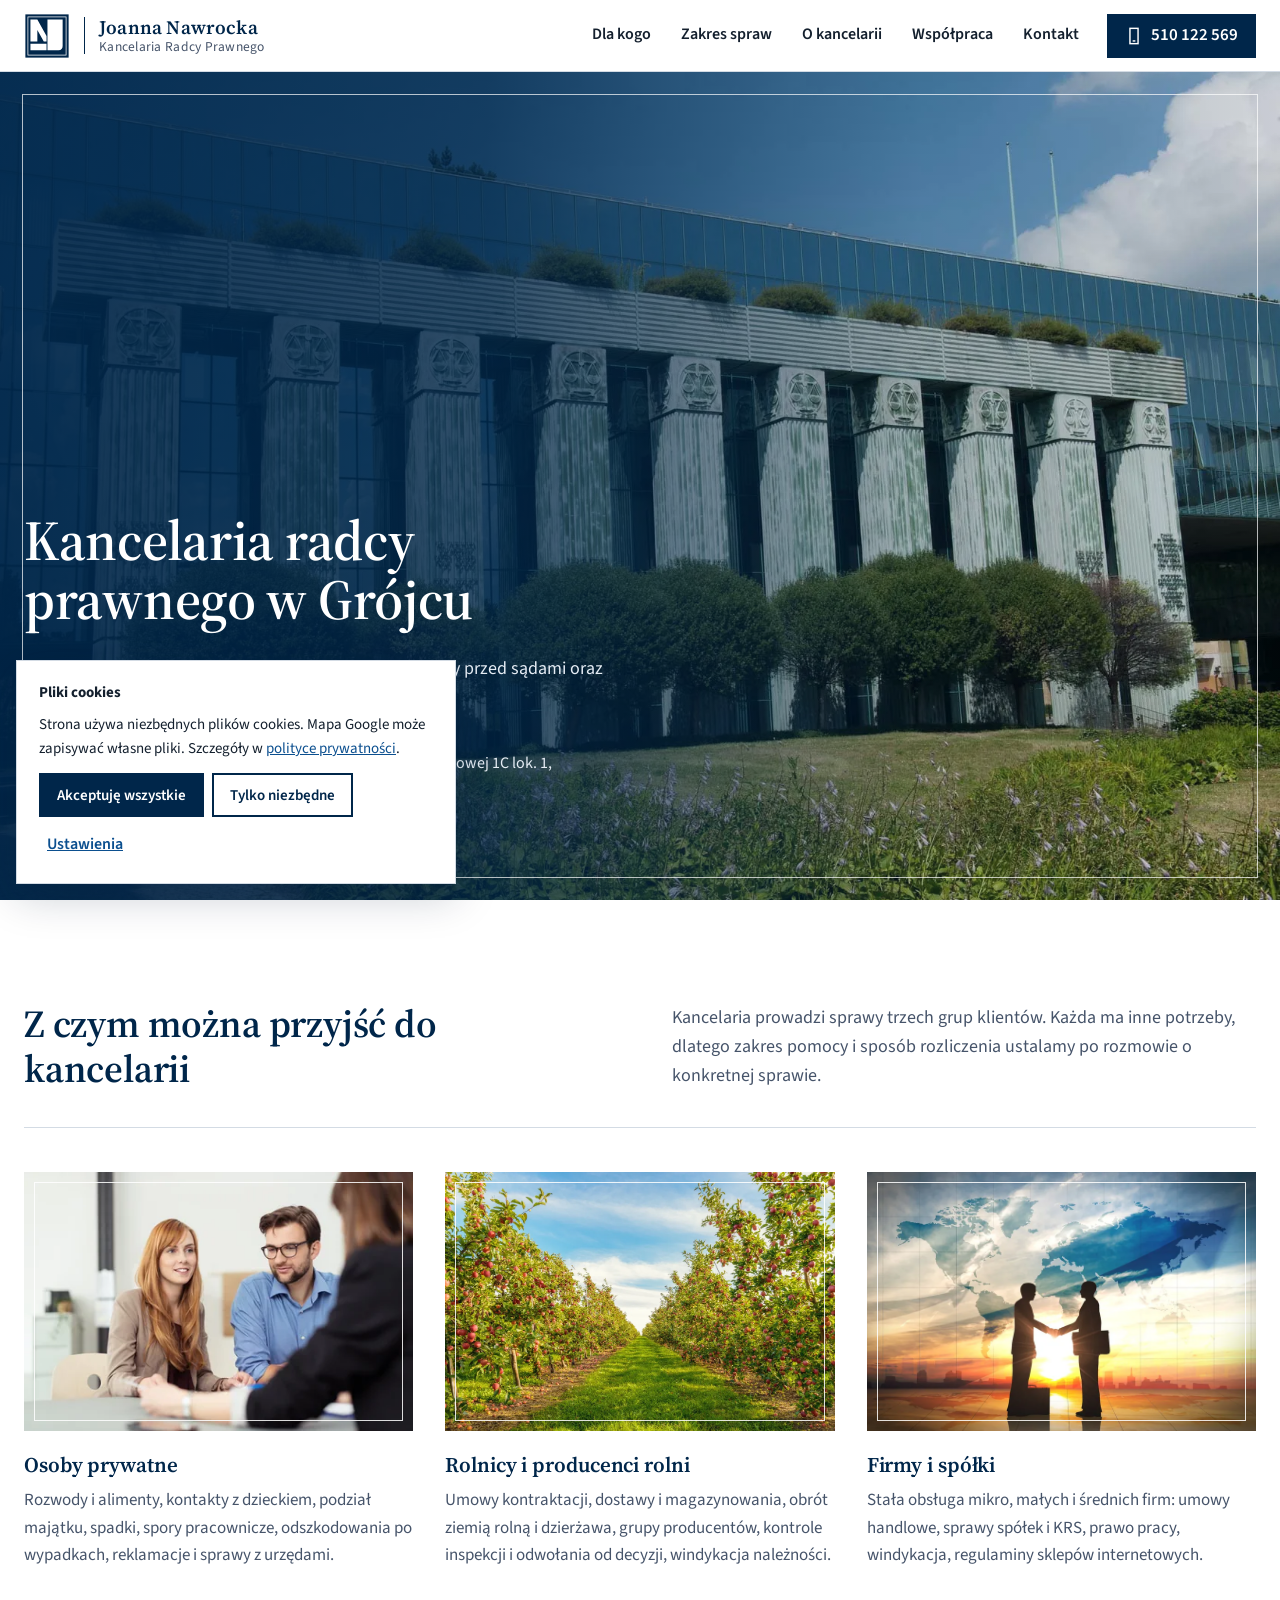
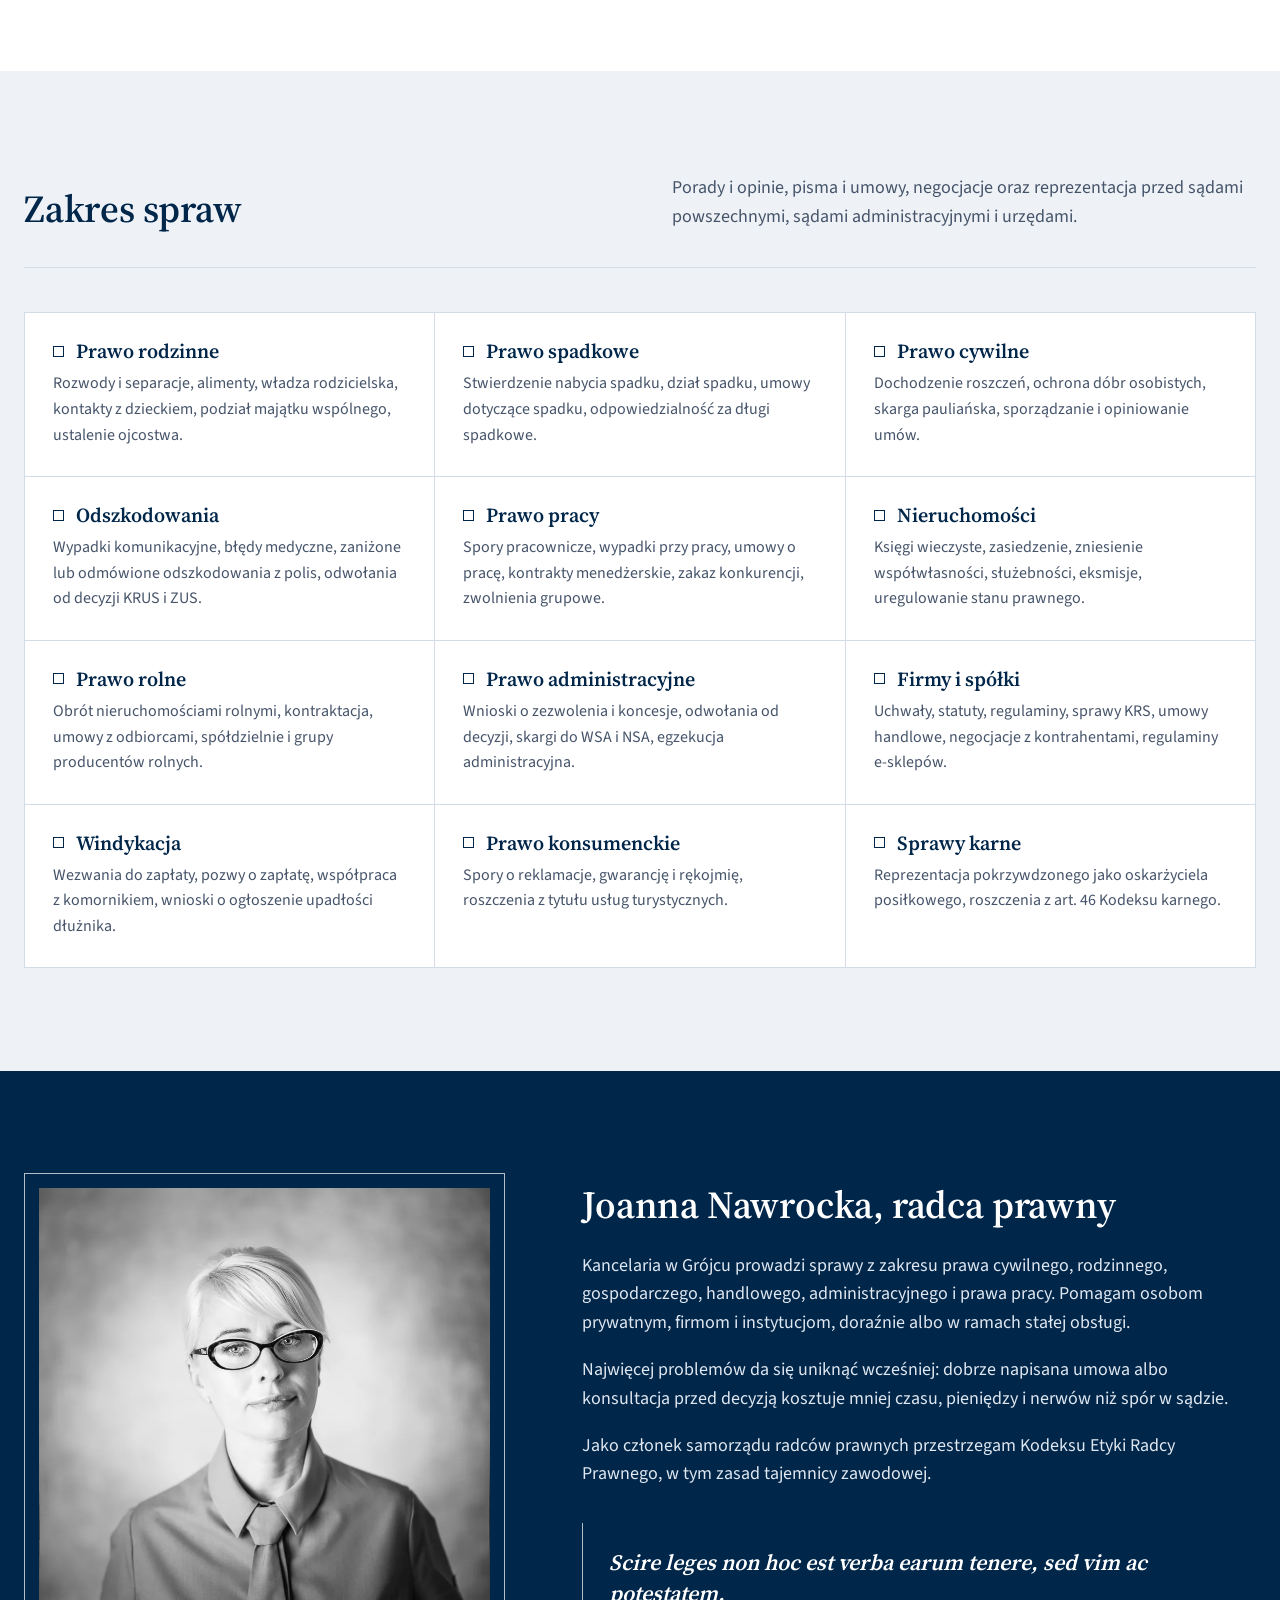
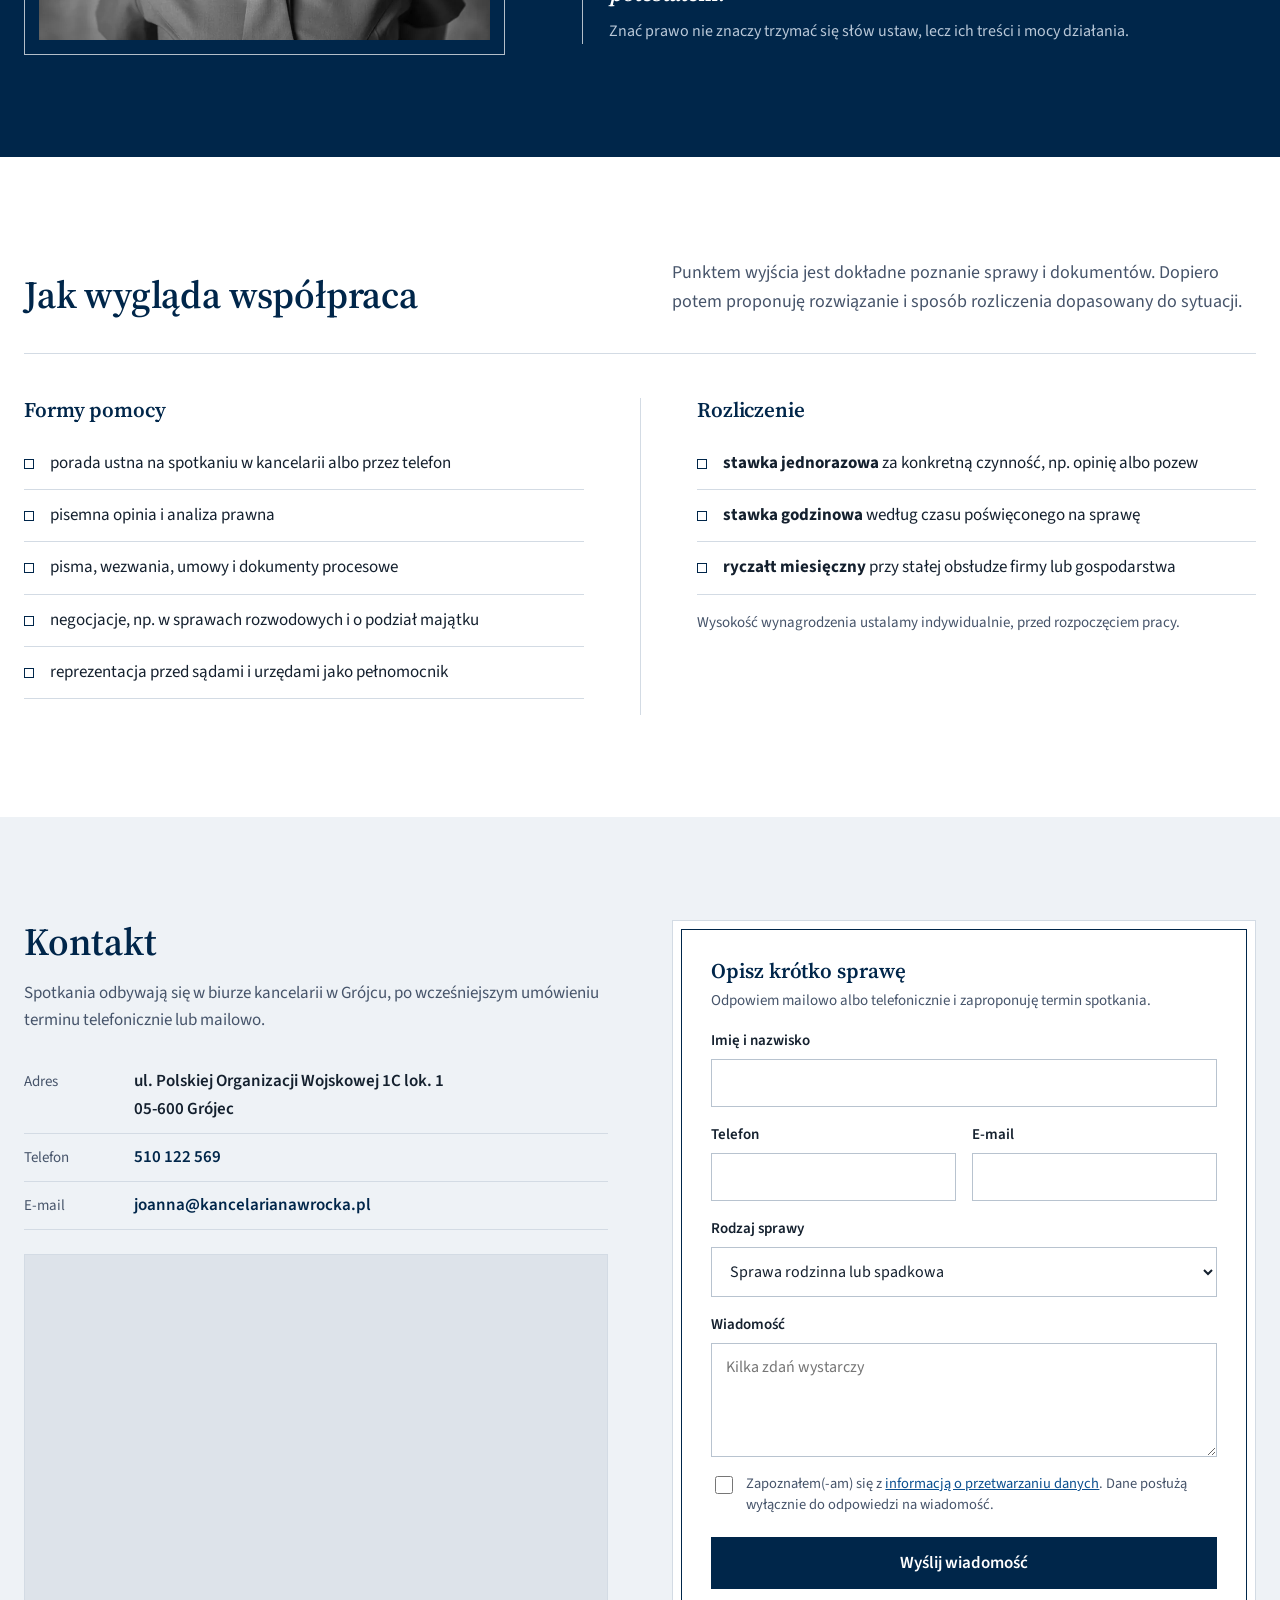
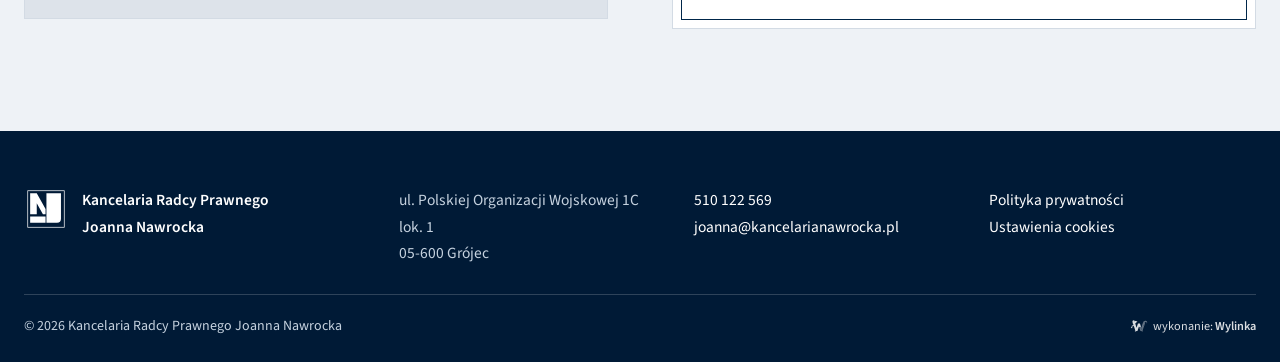
==== commit 9f665224: "Twarde spacje w adresie, stopka na telefonie Co-Authored-By: Claude Opus 5.5 <noreply@anthropic.com>" ====
--- a/index.html
+++ b/index.html
@@ -13,7 +13,7 @@
 <link rel="preload" href="fonts/serif-ext.woff2" as="font" type="font/woff2" crossorigin>
 <link rel="stylesheet" href="styl.css">
 <script type="application/ld+json">
-{"@context":"https://schema.org","@type":"LegalService","name":"Kancelaria Radcy Prawnego Joanna Nawrocka","telephone":"+48510122569","email":"joanna@kancelarianawrocka.pl","url":"https://kancelarianawrocka.pl/","address":{"@type":"PostalAddress","streetAddress":"ul. Polskiej Organizacji Wojskowej 1C lok. 1","postalCode":"05-600","addressLocality":"Grójec","addressCountry":"PL"},"areaServed":["Grójec","powiat grójecki","Warszawa"]}
+{"@context":"https://schema.org","@type":"LegalService","name":"Kancelaria Radcy Prawnego Joanna Nawrocka","telephone":"+48510122569","email":"joanna@kancelarianawrocka.pl","url":"https://kancelarianawrocka.pl/","address":{"@type":"PostalAddress","streetAddress":"ul. Polskiej Organizacji Wojskowej 1C lok.&nbsp;1","postalCode":"05-600","addressLocality":"Grójec","addressCountry":"PL"},"areaServed":["Grójec","powiat grójecki","Warszawa"]}
 </script>
 </head>
 <body>
@@ -48,7 +48,7 @@
     <p class="lead">Joanna Nawrocka, radca prawny. Porady, umowy i sprawy przed sądami oraz urzędami dla osób prywatnych, rolników i firm.</p>
     <div class="hero-cta">
       <a class="btn btn-jasny" href="#kontakt">Umów spotkanie</a>
-      <span class="hero-adres">ul. Polskiej Organizacji Wojskowej 1C lok. 1, Grójec</span>
+      <span class="hero-adres">ul. Polskiej Organizacji Wojskowej 1C lok.&nbsp;1, Grójec</span>
     </div>
   </div>
 </section>
@@ -156,7 +156,7 @@
       <h2 id="h-kontakt">Kontakt</h2>
       <p>Spotkania odbywają się w biurze kancelarii w Grójcu, po wcześniejszym umówieniu terminu telefonicznie lub mailowo.</p>
       <dl class="adres">
-        <div><dt>Adres</dt><dd>ul. Polskiej Organizacji Wojskowej 1C lok. 1<br>05-600 Grójec</dd></div>
+        <div><dt>Adres</dt><dd>ul. Polskiej Organizacji Wojskowej 1C lok.&nbsp;1<br>05-600 Grójec</dd></div>
         <div><dt>Telefon</dt><dd><a href="tel:+48510122569">510 122 569</a></dd></div>
         <div><dt>E-mail</dt><dd><a href="mailto:joanna@kancelarianawrocka.pl">joanna@kancelarianawrocka.pl</a></dd></div>
       </dl>
@@ -199,7 +199,7 @@
       <p><b>Kancelaria Radcy Prawnego<br>Joanna Nawrocka</b></p>
     </div>
     <div>
-      <p>ul. Polskiej Organizacji Wojskowej 1C lok. 1<br>05-600 Grójec</p>
+      <p>ul. Polskiej Organizacji Wojskowej 1C lok.&nbsp;1<br>05-600 Grójec</p>
     </div>
     <div>
       <p><a href="tel:+48510122569">510 122 569</a><br><a href="mailto:joanna@kancelarianawrocka.pl">joanna@kancelarianawrocka.pl</a></p>
